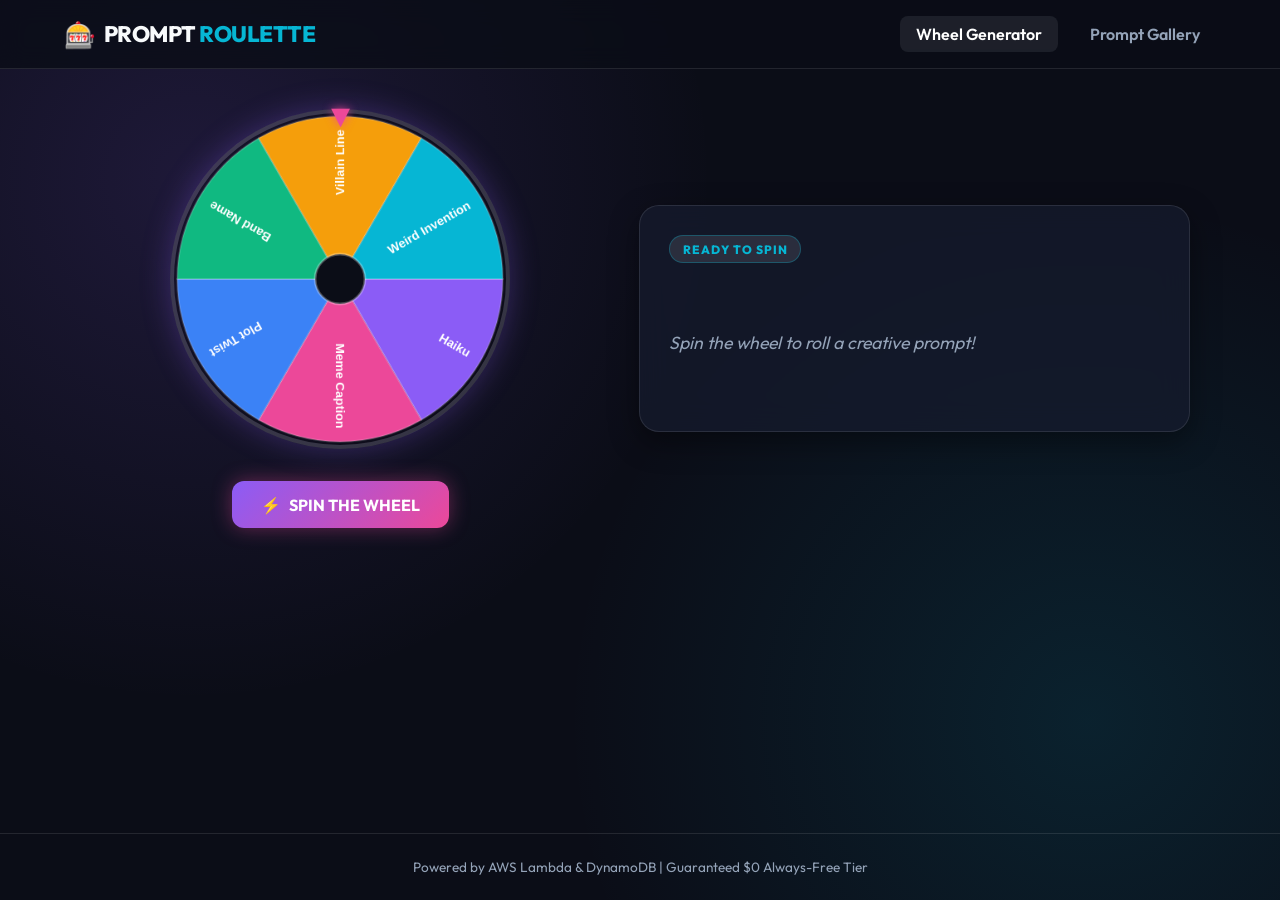
==== index.html @ 1f7494ba "docs: update README.md with live endpoints and add GitHub Pages root redirect" ====
<!DOCTYPE html>
<html lang="en">
<head>
  <meta charset="UTF-8">
  <meta http-equiv="refresh" content="0; url=frontend/index.html">
  <title>Prompt Roulette</title>
</head>
<body>
  <p>Redirecting to <a href="frontend/index.html">Prompt Roulette App</a>...</p>
</body>
</html>
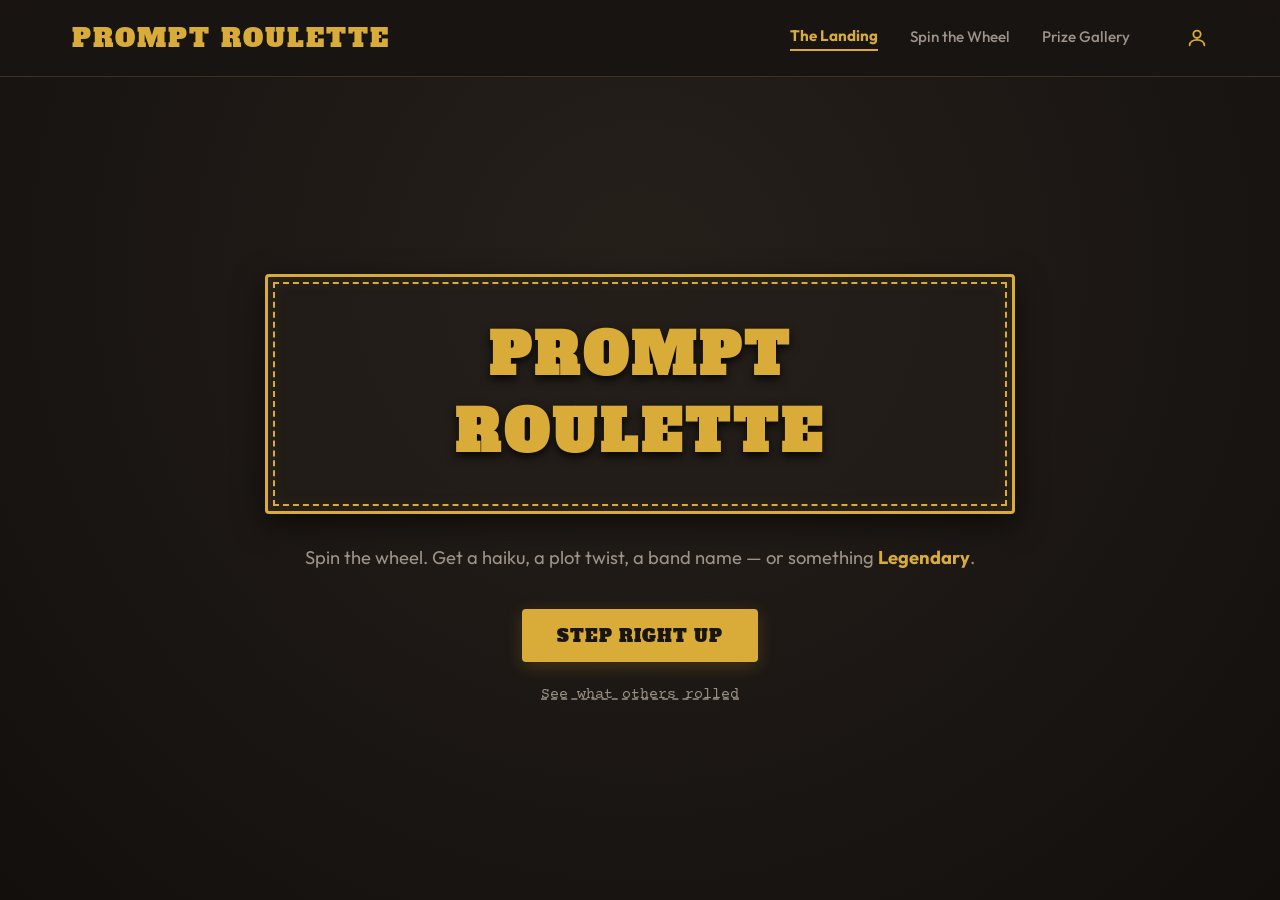
==== commit 3e95ba37: "feat: implement approved vintage carnival UI design system across all 3 pages, fix wheel label orien" ====
--- a/index.html
+++ b/index.html
@@ -2,10 +2,49 @@
 <html lang="en">
 <head>
   <meta charset="UTF-8">
-  <meta http-equiv="refresh" content="0; url=frontend/index.html">
-  <title>Prompt Roulette</title>
+  <meta name="viewport" content="width=device-width, initial-scale=1.0">
+  <title>Prompt Roulette — The Landing</title>
+  <link rel="stylesheet" href="frontend/style.css">
 </head>
 <body>
-  <p>Redirecting to <a href="frontend/index.html">Prompt Roulette App</a>...</p>
+
+  <!-- Navigation Header -->
+  <header class="header">
+    <div class="nav-container">
+      <a href="index.html" class="brand-logo">PROMPT ROULETTE</a>
+      <nav class="nav-links">
+        <a href="index.html" class="nav-link active">The Landing</a>
+        <a href="frontend/index.html" class="nav-link">Spin the Wheel</a>
+        <a href="frontend/gallery.html" class="nav-link">Prize Gallery</a>
+        <a href="#" class="profile-icon" title="Profile">
+          <svg width="22" height="22" viewBox="0 0 24 24" fill="none" stroke="currentColor" stroke-width="2" stroke-linecap="round" stroke-linejoin="round">
+            <circle cx="12" cy="8" r="4"/>
+            <path d="M4 20c0-4 4-6 8-6s8 2 8 6"/>
+          </svg>
+        </a>
+      </nav>
+    </div>
+  </header>
+
+  <!-- Main Hero Section (Matching Image 5) -->
+  <main class="main-content">
+    <div class="landing-frame-container">
+      
+      <!-- Vintage Framed Gold Box -->
+      <div class="landing-gold-box">
+        <h1 class="landing-gold-title">PROMPT ROULETTE</h1>
+      </div>
+
+      <p class="landing-subtext">
+        Spin the wheel. Get a haiku, a plot twist, a band name — or something <strong style="color: var(--gold-primary);">Legendary</strong>.
+      </p>
+
+      <a href="frontend/index.html" class="btn btn-gold">STEP RIGHT UP</a>
+
+      <a href="frontend/gallery.html" class="sublink">See what others rolled</a>
+
+    </div>
+  </main>
+
 </body>
 </html>
--- a/frontend/style.css
+++ b/frontend/style.css
@@ -0,0 +1,704 @@
+@import url('https://fonts.googleapis.com/css2?family=Alfa+Slab+One&family=Courier+Prime:ital,wght@0,400;0,700;1,400&family=Outfit:wght@400;500;600;700&display=swap');
+
+:root {
+  --bg-dark: #191512;
+  --bg-dark-gradient: radial-gradient(circle at 50% 30%, #26201b 0%, #120f0d 100%);
+  --bg-card: #eee8db;
+  --bg-card-inset: #e2dbcb;
+  
+  --gold-primary: #d9ab38;
+  --gold-hover: #c49729;
+  --gold-glow: rgba(217, 171, 56, 0.25);
+  
+  --text-light: #f5f0eb;
+  --text-dark: #191512;
+  --text-muted: #9c9288;
+  --text-dim: #70675f;
+  
+  --rarity-common: #008080;
+  --rarity-common-bg: #e2f2f2;
+  --rarity-rare: #c04838;
+  --rarity-rare-bg: #fbebe8;
+  --rarity-legendary: #d9ab38;
+  --rarity-legendary-bg: #fdf7e7;
+  
+  --font-serif: 'Alfa Slab One', cursive, serif;
+  --font-mono: 'Courier Prime', monospace;
+  --font-sans: 'Outfit', sans-serif;
+}
+
+* {
+  box-sizing: border-box;
+  margin: 0;
+  padding: 0;
+}
+
+body {
+  background: var(--bg-dark);
+  background-image: var(--bg-dark-gradient);
+  color: var(--text-light);
+  font-family: var(--font-sans);
+  min-height: 100vh;
+  display: flex;
+  flex-direction: column;
+  overflow-x: hidden;
+}
+
+/* Header & Navigation */
+.header {
+  border-bottom: 1px solid rgba(217, 171, 56, 0.2);
+  background: rgba(25, 21, 18, 0.95);
+  backdrop-filter: blur(8px);
+  position: sticky;
+  top: 0;
+  z-index: 100;
+}
+
+.nav-container {
+  max-width: 1200px;
+  margin: 0 auto;
+  padding: 1.25rem 2rem;
+  display: flex;
+  align-items: center;
+  justify-content: space-between;
+}
+
+.brand-logo {
+  font-family: var(--font-serif);
+  font-size: 1.6rem;
+  color: var(--gold-primary);
+  text-decoration: none;
+  letter-spacing: 2px;
+  transition: transform 0.2s ease;
+}
+
+.brand-logo:hover {
+  transform: scale(1.02);
+}
+
+.nav-links {
+  display: flex;
+  align-items: center;
+  gap: 2rem;
+}
+
+.nav-link {
+  color: var(--text-muted);
+  text-decoration: none;
+  font-size: 0.95rem;
+  font-weight: 500;
+  transition: color 0.2s ease;
+  padding-bottom: 4px;
+}
+
+.nav-link:hover {
+  color: var(--text-light);
+}
+
+.nav-link.active {
+  color: var(--gold-primary);
+  font-weight: 700;
+  border-bottom: 2px solid var(--gold-primary);
+}
+
+.profile-icon {
+  margin-left: 1.5rem;
+  display: inline-flex;
+  align-items: center;
+  justify-content: center;
+  color: var(--gold-primary);
+  text-decoration: none;
+  transition: transform 0.2s ease, color 0.2s ease;
+}
+
+.profile-icon:hover {
+  color: var(--gold-hover);
+  transform: scale(1.1);
+}
+
+/* Main Container Layout */
+.main-content {
+  flex: 1;
+  display: flex;
+  flex-direction: column;
+  align-items: center;
+  justify-content: center;
+  padding: 3rem 1.5rem;
+  max-width: 1200px;
+  margin: 0 auto;
+  width: 100%;
+}
+
+/* Hero Title Section */
+.hero-header {
+  text-align: center;
+  margin-bottom: 2.5rem;
+  max-width: 650px;
+}
+
+.page-title {
+  font-family: var(--font-serif);
+  font-size: 3rem;
+  color: var(--gold-primary);
+  letter-spacing: 3px;
+  text-transform: uppercase;
+  margin-bottom: 0.75rem;
+  text-shadow: 0 4px 12px rgba(0, 0, 0, 0.5);
+}
+
+.page-subtitle {
+  color: var(--text-muted);
+  font-size: 1.05rem;
+  line-height: 1.6;
+}
+
+/* Landing Page Frame Box (Matching Image 5) */
+.landing-frame-container {
+  display: flex;
+  flex-direction: column;
+  align-items: center;
+  text-align: center;
+  max-width: 750px;
+}
+
+.landing-gold-box {
+  border: 3px solid var(--gold-primary);
+  outline: 2px dashed var(--gold-primary);
+  outline-offset: -10px;
+  padding: 2.5rem 4rem;
+  background: rgba(36, 30, 26, 0.6);
+  margin-bottom: 2rem;
+  border-radius: 4px;
+  box-shadow: 0 10px 30px rgba(0,0,0,0.6), inset 0 0 20px rgba(217, 171, 56, 0.1);
+}
+
+.landing-gold-title {
+  font-family: var(--font-serif);
+  font-size: 3.5rem;
+  color: var(--gold-primary);
+  letter-spacing: 4px;
+  text-transform: uppercase;
+  text-shadow: 0 4px 10px rgba(0,0,0,0.8);
+}
+
+.landing-subtext {
+  color: var(--text-muted);
+  font-size: 1.15rem;
+  margin-bottom: 2.5rem;
+}
+
+.sublink {
+  color: var(--text-muted);
+  font-family: var(--font-mono);
+  font-size: 0.95rem;
+  text-decoration: underline;
+  text-decoration-style: dashed;
+  margin-top: 1.5rem;
+  transition: color 0.2s ease;
+}
+
+.sublink:hover {
+  color: var(--gold-primary);
+}
+
+/* Buttons */
+.btn {
+  display: inline-flex;
+  align-items: center;
+  justify-content: center;
+  gap: 0.5rem;
+  font-family: var(--font-serif);
+  font-size: 1.1rem;
+  padding: 0.9rem 2.2rem;
+  border-radius: 4px;
+  border: none;
+  cursor: pointer;
+  text-decoration: none;
+  text-transform: uppercase;
+  letter-spacing: 1px;
+  transition: all 0.2s cubic-bezier(0.175, 0.885, 0.32, 1.275);
+}
+
+.btn-gold {
+  background: var(--gold-primary);
+  color: var(--text-dark);
+  box-shadow: 0 4px 15px var(--gold-glow), 0 2px 4px rgba(0,0,0,0.4);
+}
+
+.btn-gold:hover {
+  background: var(--gold-hover);
+  transform: translateY(-2px);
+  box-shadow: 0 6px 20px rgba(217, 171, 56, 0.4);
+}
+
+.btn-gold:disabled {
+  opacity: 0.6;
+  cursor: not-allowed;
+  transform: none;
+}
+
+.btn-dark {
+  background: #28221d;
+  color: var(--text-light);
+  border: 1px solid rgba(255, 255, 255, 0.2);
+}
+
+.btn-dark:hover {
+  background: #362e28;
+  border-color: var(--gold-primary);
+  transform: translateY(-2px);
+}
+
+/* Wheel Container (Spin Screen) */
+.wheel-wrapper {
+  position: relative;
+  display: flex;
+  flex-direction: column;
+  align-items: center;
+  margin: 1.5rem 0 2.5rem;
+}
+
+.wheel-pointer {
+  width: 0;
+  height: 0;
+  border-left: 18px solid transparent;
+  border-right: 18px solid transparent;
+  border-top: 26px solid var(--gold-primary);
+  position: absolute;
+  top: -12px;
+  z-index: 10;
+  filter: drop-shadow(0 4px 6px rgba(0,0,0,0.6));
+}
+
+.wheel-container {
+  width: 380px;
+  height: 380px;
+  border-radius: 50%;
+  border: 8px solid #2d2621;
+  box-shadow: 0 0 0 3px var(--gold-primary), 0 15px 35px rgba(0,0,0,0.7);
+  overflow: hidden;
+  position: relative;
+}
+
+#wheelCanvas {
+  width: 100%;
+  height: 100%;
+}
+
+/* Result Ticket Card Component (Matching Image 3) */
+.ticket-modal-container {
+  position: fixed;
+  top: 0;
+  left: 0;
+  width: 100vw;
+  height: 100vh;
+  background: rgba(12, 10, 8, 0.85);
+  backdrop-filter: blur(6px);
+  display: flex;
+  align-items: center;
+  justify-content: center;
+  z-index: 200;
+  opacity: 0;
+  pointer-events: none;
+  transition: opacity 0.3s ease;
+}
+
+.ticket-modal-container.active {
+  opacity: 1;
+  pointer-events: auto;
+}
+
+.ticket-card {
+  background: var(--bg-card);
+  color: var(--text-dark);
+  width: 420px;
+  max-width: 90vw;
+  border-radius: 6px;
+  box-shadow: 0 20px 50px rgba(0,0,0,0.8);
+  position: relative;
+  overflow: hidden;
+  padding: 2rem;
+  transform: translateY(20px) scale(0.95);
+  transition: transform 0.3s cubic-bezier(0.175, 0.885, 0.32, 1.275);
+}
+
+.ticket-modal-container.active .ticket-card {
+  transform: translateY(0) scale(1);
+}
+
+/* Ticket Side Notch Cutouts */
+.ticket-card::before,
+.ticket-card::after {
+  content: "";
+  position: absolute;
+  top: 65%;
+  width: 24px;
+  height: 24px;
+  background: #120f0d;
+  border-radius: 50%;
+  z-index: 5;
+}
+
+.ticket-card::before {
+  left: -12px;
+}
+
+.ticket-card::after {
+  right: -12px;
+}
+
+.ticket-header {
+  display: flex;
+  justify-content: space-between;
+  font-family: var(--font-mono);
+  font-size: 0.85rem;
+  color: var(--text-dim);
+  margin-bottom: 1rem;
+  text-transform: uppercase;
+}
+
+.ticket-category-title {
+  font-family: var(--font-serif);
+  font-size: 2.2rem;
+  line-height: 1.1;
+  color: var(--text-dark);
+  margin-bottom: 1rem;
+  position: relative;
+}
+
+/* Rarity Stamp Badge */
+.stamp-badge {
+  display: inline-block;
+  font-family: var(--font-serif);
+  font-size: 0.9rem;
+  padding: 0.25rem 0.75rem;
+  border: 2px solid currentColor;
+  text-transform: uppercase;
+  letter-spacing: 2px;
+  transform: rotate(-6deg);
+  border-radius: 2px;
+  margin-bottom: 1.25rem;
+}
+
+.stamp-common {
+  color: var(--rarity-common);
+  border-color: var(--rarity-common);
+}
+
+.stamp-rare {
+  color: var(--rarity-rare);
+  border-color: var(--rarity-rare);
+}
+
+.stamp-legendary {
+  color: var(--rarity-legendary);
+  border-color: var(--rarity-legendary);
+  background: #fff8e6;
+}
+
+.ticket-quote-box {
+  background: var(--bg-card-inset);
+  border: 1px dashed #c4bcab;
+  padding: 1.25rem;
+  border-radius: 4px;
+  font-family: var(--font-mono);
+  font-size: 1rem;
+  line-height: 1.5;
+  color: #2b2520;
+  margin-bottom: 1.5rem;
+  min-height: 90px;
+  display: flex;
+  align-items: center;
+  justify-content: center;
+  text-align: center;
+}
+
+.ticket-perforated-line {
+  border-top: 2px dashed #c4bcab;
+  margin: 1.25rem 0;
+}
+
+.ticket-footer-text {
+  text-align: center;
+  font-family: var(--font-mono);
+  font-size: 0.75rem;
+  color: var(--text-dim);
+  letter-spacing: 2px;
+  text-transform: uppercase;
+}
+
+.ticket-actions {
+  display: flex;
+  gap: 0.75rem;
+  margin-top: 1.5rem;
+}
+
+.ticket-actions .btn {
+  flex: 1;
+  font-size: 0.85rem;
+  padding: 0.75rem 1rem;
+}
+
+/* Gallery Header & Controls */
+.gallery-header-bar {
+  width: 100%;
+  display: flex;
+  align-items: flex-end;
+  justify-content: space-between;
+  border-bottom: 1px solid rgba(255, 255, 255, 0.1);
+  padding-bottom: 1rem;
+  margin-bottom: 2.5rem;
+}
+
+.gallery-title-group {
+  display: flex;
+  align-items: center;
+  gap: 0.75rem;
+}
+
+.gallery-title-group h1 {
+  font-family: var(--font-serif);
+  font-size: 2.2rem;
+  color: var(--gold-primary);
+}
+
+.sort-select-wrapper {
+  position: relative;
+}
+
+.sort-select {
+  background: #241e1a;
+  color: var(--text-light);
+  border: 1px solid rgba(255, 255, 255, 0.2);
+  padding: 0.5rem 1rem;
+  border-radius: 4px;
+  font-family: var(--font-mono);
+  font-size: 0.85rem;
+  cursor: pointer;
+}
+
+/* Empty State Component (Matching Image 2) */
+.empty-state-container {
+  display: flex;
+  flex-direction: column;
+  align-items: center;
+  text-align: center;
+  padding: 4rem 2rem;
+  width: 100%;
+}
+
+.empty-icon-circle {
+  width: 120px;
+  height: 120px;
+  border-radius: 50%;
+  background: #211c18;
+  border: 2px dashed #473d35;
+  display: flex;
+  align-items: center;
+  justify-content: center;
+  font-size: 2.5rem;
+  color: var(--text-dim);
+  margin-bottom: 2rem;
+}
+
+.empty-title {
+  font-family: var(--font-serif);
+  font-size: 2.8rem;
+  color: var(--text-light);
+  margin-bottom: 0.75rem;
+}
+
+.empty-subtitle {
+  font-family: var(--font-mono);
+  font-size: 0.9rem;
+  color: var(--text-muted);
+  letter-spacing: 2px;
+  max-width: 500px;
+  margin-bottom: 2.5rem;
+  text-transform: uppercase;
+}
+
+/* Gallery Grid & Cards (Matching Image 4) */
+.gallery-grid {
+  display: grid;
+  grid-template-columns: repeat(auto-fill, minmax(320px, 1fr));
+  gap: 2rem;
+  width: 100%;
+}
+
+.gallery-card {
+  background: var(--bg-card);
+  color: var(--text-dark);
+  border-radius: 6px;
+  padding: 1.5rem;
+  position: relative;
+  box-shadow: 0 10px 25px rgba(0,0,0,0.5);
+  display: flex;
+  flex-direction: column;
+  justify-content: space-between;
+  min-height: 240px;
+  transition: transform 0.2s ease, box-shadow 0.2s ease;
+}
+
+.gallery-card:hover {
+  transform: translateY(-4px);
+  box-shadow: 0 15px 35px rgba(0,0,0,0.7);
+}
+
+/* Card Cutout Notches */
+.gallery-card::before,
+.gallery-card::after {
+  content: "";
+  position: absolute;
+  top: 70%;
+  width: 16px;
+  height: 16px;
+  background: #191512;
+  border-radius: 50%;
+}
+
+.gallery-card::before {
+  left: -8px;
+}
+
+.gallery-card::after {
+  right: -8px;
+}
+
+.card-top-bar {
+  display: flex;
+  justify-content: space-between;
+  align-items: center;
+  margin-bottom: 1rem;
+}
+
+.card-number {
+  font-family: var(--font-mono);
+  font-size: 0.85rem;
+  color: var(--text-dim);
+}
+
+.card-badge {
+  font-family: var(--font-serif);
+  font-size: 0.75rem;
+  padding: 0.2rem 0.6rem;
+  border-radius: 2px;
+  letter-spacing: 1px;
+}
+
+.card-badge.legendary {
+  background: var(--rarity-legendary);
+  color: var(--text-dark);
+}
+
+.card-badge.rare {
+  background: var(--rarity-rare);
+  color: #ffffff;
+}
+
+.card-badge.common {
+  background: var(--rarity-common);
+  color: #ffffff;
+}
+
+.card-title {
+  font-family: var(--font-serif);
+  font-size: 1.5rem;
+  margin-bottom: 0.75rem;
+  line-height: 1.2;
+}
+
+.card-body-text {
+  font-family: var(--font-sans);
+  font-size: 0.95rem;
+  line-height: 1.5;
+  color: #2b2520;
+  margin-bottom: 1.5rem;
+}
+
+.card-perforation {
+  border-top: 2px dashed #c4bcab;
+  margin-bottom: 1rem;
+}
+
+.card-bottom-bar {
+  display: flex;
+  justify-content: space-between;
+  align-items: center;
+}
+
+.card-category-tag {
+  font-family: var(--font-mono);
+  font-size: 0.8rem;
+  color: var(--text-dim);
+  display: flex;
+  align-items: center;
+  gap: 0.4rem;
+}
+
+.upvote-btn {
+  background: #28221d;
+  color: var(--text-light);
+  border: none;
+  width: 42px;
+  height: 42px;
+  border-radius: 50%;
+  display: flex;
+  align-items: center;
+  justify-content: center;
+  cursor: pointer;
+  transition: all 0.2s ease;
+  font-size: 1rem;
+  position: relative;
+}
+
+.upvote-btn:hover {
+  background: var(--gold-primary);
+  color: var(--text-dark);
+  transform: scale(1.1);
+}
+
+.upvote-btn .vote-count {
+  position: absolute;
+  top: -6px;
+  right: -6px;
+  background: var(--gold-primary);
+  color: var(--text-dark);
+  font-family: var(--font-mono);
+  font-size: 0.75rem;
+  font-weight: 700;
+  padding: 0.15rem 0.4rem;
+  border-radius: 10px;
+}
+
+/* Toast Container */
+#toast {
+  position: fixed;
+  bottom: 2rem;
+  left: 50%;
+  transform: translateX(-50%);
+  background: #241e1a;
+  color: var(--gold-primary);
+  border: 1px solid var(--gold-primary);
+  padding: 0.75rem 1.5rem;
+  border-radius: 4px;
+  font-family: var(--font-mono);
+  font-size: 0.9rem;
+  z-index: 300;
+  box-shadow: 0 10px 25px rgba(0,0,0,0.8);
+  transition: opacity 0.3s ease;
+}
+
+.hidden {
+  display: none !important;
+}
+
+/* Responsive adjustments */
+@media (max-width: 768px) {
+  .page-title { font-size: 2.2rem; }
+  .landing-gold-title { font-size: 2.2rem; }
+  .landing-gold-box { padding: 1.5rem 1.5rem; }
+  .wheel-container { width: 300px; height: 300px; }
+  .nav-container { padding: 1rem; }
+  .nav-links { gap: 1rem; }
+}
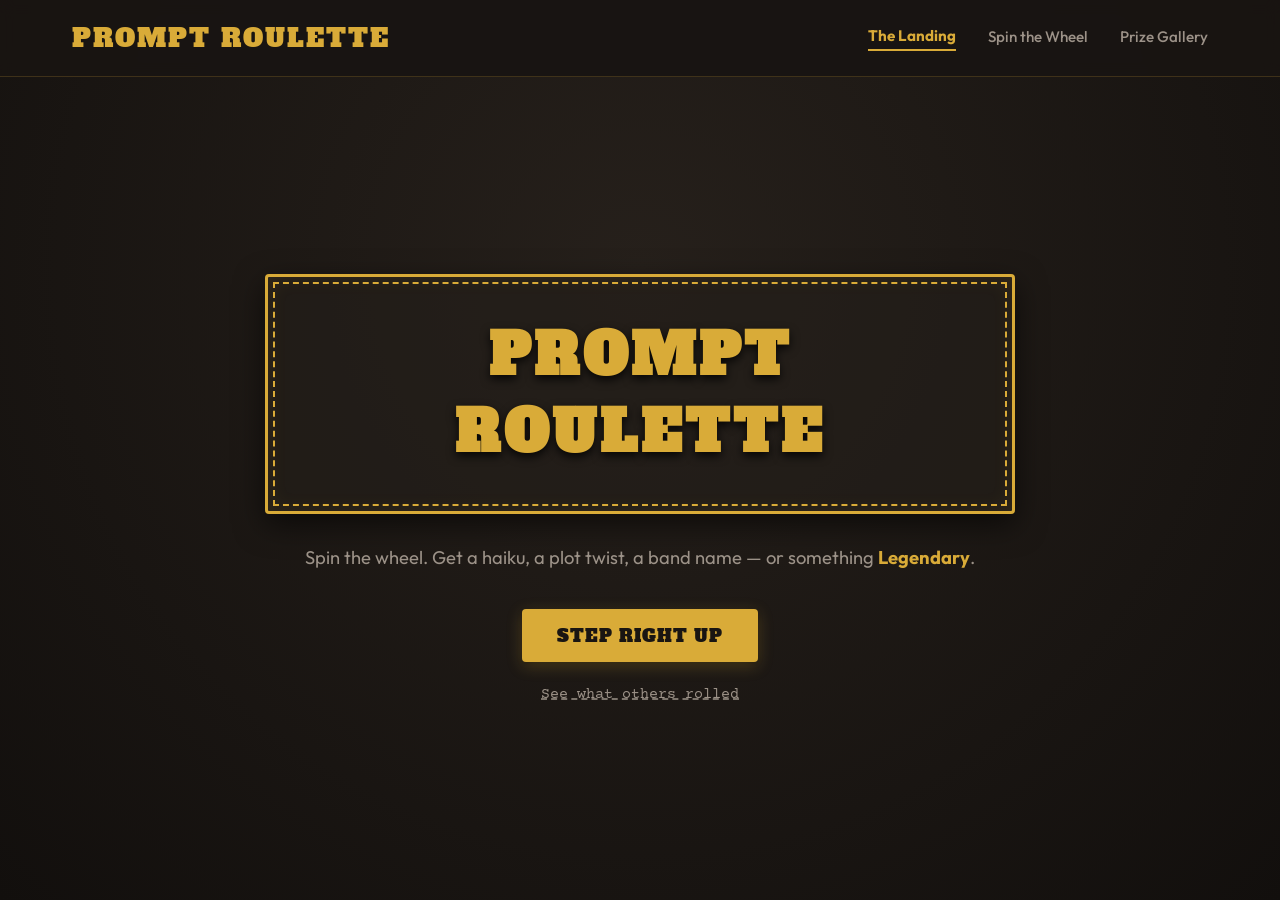
==== commit d4bb1b7a: "fix(ui): remove profile icon from nav and enforce zero-scroll viewport fit on spin page" ====
--- a/index.html
+++ b/index.html
@@ -16,12 +16,6 @@
         <a href="index.html" class="nav-link active">The Landing</a>
         <a href="frontend/index.html" class="nav-link">Spin the Wheel</a>
         <a href="frontend/gallery.html" class="nav-link">Prize Gallery</a>
-        <a href="#" class="profile-icon" title="Profile">
-          <svg width="22" height="22" viewBox="0 0 24 24" fill="none" stroke="currentColor" stroke-width="2" stroke-linecap="round" stroke-linejoin="round">
-            <circle cx="12" cy="8" r="4"/>
-            <path d="M4 20c0-4 4-6 8-6s8 2 8 6"/>
-          </svg>
-        </a>
       </nav>
     </div>
   </header>
--- a/frontend/style.css
+++ b/frontend/style.css
@@ -101,21 +101,6 @@
   border-bottom: 2px solid var(--gold-primary);
 }
 
-.profile-icon {
-  margin-left: 1.5rem;
-  display: inline-flex;
-  align-items: center;
-  justify-content: center;
-  color: var(--gold-primary);
-  text-decoration: none;
-  transition: transform 0.2s ease, color 0.2s ease;
-}
-
-.profile-icon:hover {
-  color: var(--gold-hover);
-  transform: scale(1.1);
-}
-
 /* Main Container Layout */
 .main-content {
   flex: 1;
@@ -249,35 +234,86 @@
   transform: translateY(-2px);
 }
 
+body.spin-page #spinBtn {
+  flex-shrink: 0;
+  margin-top: 0.25rem;
+  padding: clamp(0.55rem, 1.4vh, 0.85rem) clamp(1.4rem, 3.5vw, 2.1rem);
+  font-size: clamp(0.9rem, 2vh, 1.05rem);
+}
+
 /* Wheel Container (Spin Screen) */
+/* Spin Page Viewport-Fit Layout (Zero Scroll) */
+body.spin-page {
+  height: 100vh;
+  height: 100dvh;
+  overflow: hidden;
+  display: flex;
+  flex-direction: column;
+}
+
+body.spin-page .header {
+  flex-shrink: 0;
+}
+
+body.spin-page .main-content {
+  flex: 1;
+  min-height: 0;
+  padding: 0.5rem 1rem 1rem;
+  display: flex;
+  flex-direction: column;
+  align-items: center;
+  justify-content: space-between;
+  overflow: hidden;
+}
+
+body.spin-page .hero-header {
+  margin-bottom: 0.25rem;
+  flex-shrink: 0;
+}
+
+body.spin-page .page-title {
+  font-size: clamp(1.5rem, 4vh, 2.6rem);
+  margin-bottom: 0.2rem;
+}
+
+body.spin-page .page-subtitle {
+  font-size: clamp(0.8rem, 1.8vh, 0.95rem);
+  line-height: 1.35;
+  max-width: 580px;
+}
+
 .wheel-wrapper {
   position: relative;
   display: flex;
   flex-direction: column;
   align-items: center;
-  margin: 1.5rem 0 2.5rem;
+  justify-content: center;
+  margin: 0.25rem 0 0.5rem;
+  flex-shrink: 1;
+  min-height: 0;
 }
 
 .wheel-pointer {
   width: 0;
   height: 0;
-  border-left: 18px solid transparent;
-  border-right: 18px solid transparent;
-  border-top: 26px solid var(--gold-primary);
+  border-left: 16px solid transparent;
+  border-right: 16px solid transparent;
+  border-top: 24px solid var(--gold-primary);
   position: absolute;
-  top: -12px;
+  top: -10px;
   z-index: 10;
   filter: drop-shadow(0 4px 6px rgba(0,0,0,0.6));
 }
 
 .wheel-container {
-  width: 380px;
-  height: 380px;
+  width: min(380px, 44vh, 75vw);
+  height: min(380px, 44vh, 75vw);
   border-radius: 50%;
-  border: 8px solid #2d2621;
+  border: 7px solid #2d2621;
   box-shadow: 0 0 0 3px var(--gold-primary), 0 15px 35px rgba(0,0,0,0.7);
   overflow: hidden;
   position: relative;
+  flex-shrink: 1;
 }
 
 #wheelCanvas {
@@ -658,6 +694,7 @@
   transform: scale(1.1);
 }
 
+
 .upvote-btn .vote-count {
   position: absolute;
   top: -6px;
@@ -702,3 +739,20 @@
   .nav-container { padding: 1rem; }
   .nav-links { gap: 1rem; }
 }
+
+@media (max-width: 480px) {
+  .page-title { font-size: 1.8rem; letter-spacing: 1px; }
+  .landing-gold-title { font-size: 1.7rem; letter-spacing: 2px; }
+  .landing-gold-box { padding: 1.25rem 1rem; max-width: 92vw; }
+  .wheel-container { width: 280px; height: 280px; max-width: 85vw; max-height: 85vw; }
+  .wheel-wrapper { margin: 1rem 0 1.5rem; }
+  .nav-container { padding: 0.75rem 1rem; }
+  .brand-logo { font-size: 1.3rem; letter-spacing: 1px; }
+  .nav-links { gap: 0.75rem; }
+  .nav-link { font-size: 0.85rem; }
+  .ticket-card { width: 92vw; padding: 1.25rem 1rem; }
+  .ticket-category-title { font-size: 1.6rem; }
+  .empty-title { font-size: 2rem; }
+  .gallery-grid { grid-template-columns: 1fr; }
+}
+
